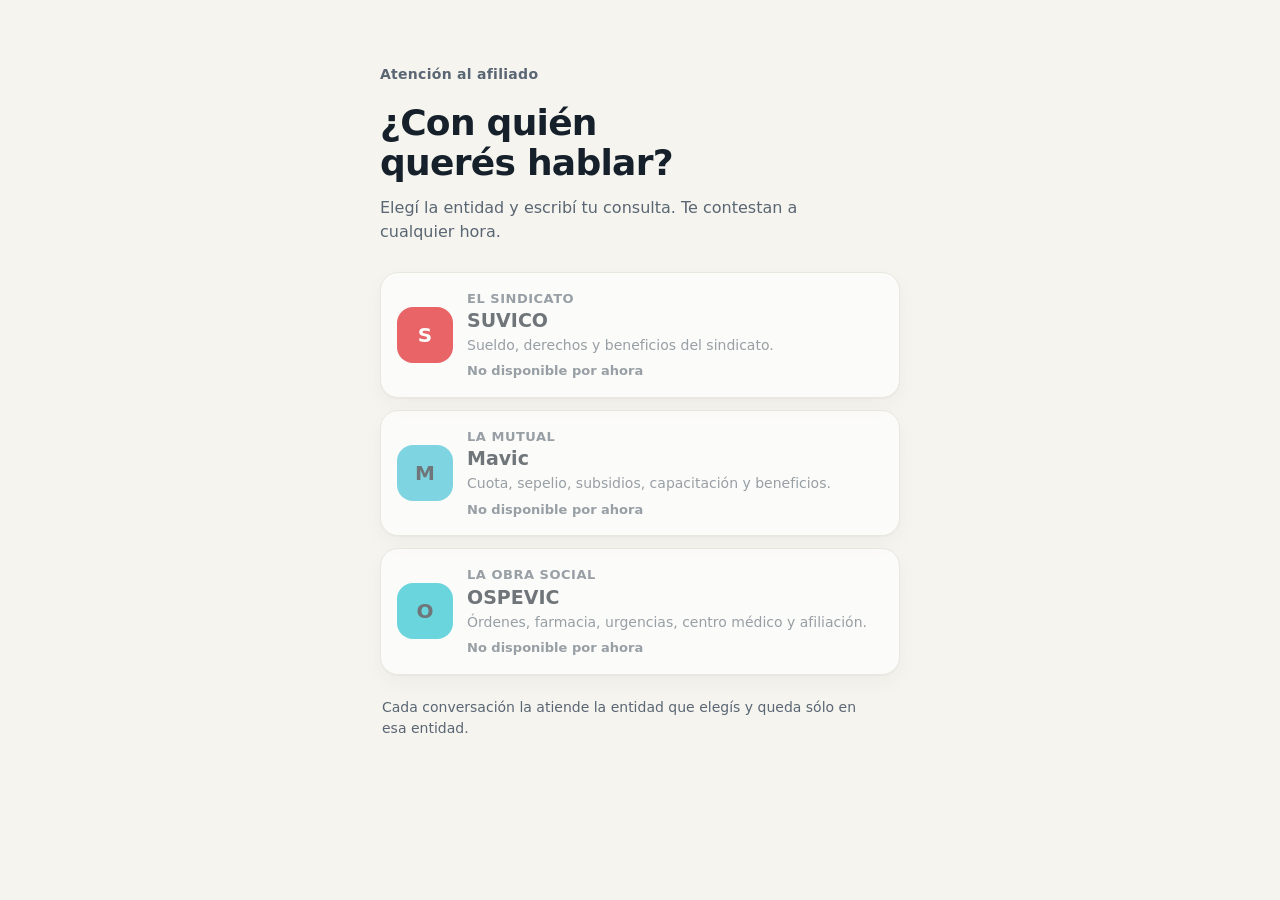
==== index.html @ bbeb3d1d "feat(webapp-grupo): web app del grupo, paso 1.1 — «¿Con quién querés hablar?» Carpeta nueva web_grup" ====
<!doctype html>
<html lang="es-AR">
<head>
  <meta charset="utf-8">
  <meta name="viewport" content="width=device-width,initial-scale=1,viewport-fit=cover">
  <meta name="robots" content="noindex">
  <meta name="theme-color" content="#16202b">
  <meta name="apple-mobile-web-app-capable" content="yes">
  <meta name="apple-mobile-web-app-status-bar-style" content="default">
  <title>Atención al afiliado</title>
  <link rel="manifest" href="manifest.webmanifest">
  <link rel="icon" href="icons/icon.svg" type="image/svg+xml">
  <link rel="apple-touch-icon" href="icons/icon-192.png">
  <link rel="stylesheet" href="app.css">
</head>
<body>
  <p id="sin-red" class="aviso-red" role="status" hidden>Sin conexión. Vas a poder escribir cuando vuelva.</p>

  <!-- INICIO: ¿con quién querés hablar? -->
  <main id="inicio" class="vista" hidden>
    <header class="cabecera">
      <p class="app-nombre" data-app-nombre></p>
      <h1>¿Con quién querés hablar?</h1>
      <p class="bajada">Elegí la entidad y escribí tu consulta. Te contestan a cualquier hora.</p>
    </header>

    <ul id="entidades" class="entidades"></ul>

    <p class="nota">Cada conversación la atiende la entidad que elegís y queda sólo en esa entidad.</p>
    <button id="instalar" class="boton-secundario" type="button" hidden>Instalar la app en el teléfono</button>
  </main>

  <!-- CHARLA: el chat de una entidad -->
  <main id="charla" class="vista" hidden>
    <nav class="barra">
      <a class="volver" href="./" aria-label="Volver a elegir entidad">
        <svg viewBox="0 0 24 24" width="20" height="20" aria-hidden="true"><path d="M15 5l-7 7 7 7" fill="none" stroke="currentColor" stroke-width="2.2" stroke-linecap="round" stroke-linejoin="round"/></svg>
        <span>Entidades</span>
      </a>
    </nav>

    <section class="ficha">
      <div id="charla-avatar" class="avatar avatar-grande" aria-hidden="true"></div>
      <p id="charla-que" class="que"></p>
      <h1 id="charla-titulo"></h1>
      <p id="charla-estado" class="bajada" role="status"></p>
      <div class="acciones">
        <button id="abrir-chat" class="boton" type="button" hidden>Abrir el chat</button>
        <button id="reintentar" class="boton" type="button" hidden>Reintentar</button>
        <a class="boton-secundario" href="./">Hablar con otra entidad</a>
      </div>
    </section>
  </main>

  <noscript><p class="nota" style="padding:24px">Esta app necesita JavaScript para abrir el chat.</p></noscript>

  <script src="entidades.js"></script>
  <script src="app.js"></script>
</body>
</html>
---- app.css ----
/* Web app del grupo. Mobile primero; sin tipografías ni recursos de afuera (tiene que abrir sin red). */
:root {
  color-scheme: light dark;
  --fondo: #f5f4ef;
  --tarjeta: #ffffff;
  --tinta: #16202b;
  --suave: #5a6673;
  --linea: #e1ded4;
  --foco: #1d4ed8;
  --aviso-fondo: #fff4d6;
  --aviso-tinta: #6b4a00;
  --sombra: 0 1px 2px rgba(22, 32, 43, .06), 0 8px 24px rgba(22, 32, 43, .06);
  /* el color de la entidad: lo pone app.js en cada tarjeta y en la vista del chat */
  --marca: #16202b;
  --marca-tinta: #ffffff;
}
@media (prefers-color-scheme: dark) {
  :root {
    --fondo: #0f141a;
    --tarjeta: #18202a;
    --tinta: #eef1f4;
    --suave: #a3adb8;
    --linea: #2a3542;
    --foco: #8ab4ff;
    --aviso-fondo: #3a2f10;
    --aviso-tinta: #ffe1a3;
    --sombra: none;
  }
}

* { box-sizing: border-box; }
html { -webkit-text-size-adjust: 100%; }
body {
  margin: 0;
  min-height: 100dvh;
  background: var(--fondo);
  color: var(--tinta);
  font: 16px/1.5 system-ui, -apple-system, "Segoe UI", Roboto, Helvetica, Arial, sans-serif;
  -webkit-font-smoothing: antialiased;
}
[hidden] { display: none !important; }
a { color: inherit; }
:focus-visible { outline: 3px solid var(--foco); outline-offset: 3px; border-radius: 10px; }

.vista {
  width: min(560px, 100%);
  margin: 0 auto;
  padding:
    calc(28px + env(safe-area-inset-top)) calc(20px + env(safe-area-inset-right))
    calc(32px + env(safe-area-inset-bottom)) calc(20px + env(safe-area-inset-left));
}

.aviso-red {
  margin: 0;
  padding: calc(10px + env(safe-area-inset-top)) 20px 10px;
  background: var(--aviso-fondo);
  color: var(--aviso-tinta);
  font-size: 14px;
  font-weight: 600;
  text-align: center;
}

/* ── Inicio ─────────────────────────────────────────────────────────────── */
.app-nombre {
  margin: 0 0 18px;
  color: var(--suave);
  font-size: 14px;
  font-weight: 700;
  letter-spacing: .02em;
}
h1 {
  margin: 0;
  font-size: clamp(28px, 7.2vw, 36px);
  line-height: 1.12;
  letter-spacing: -.02em;
  text-wrap: balance;
}
.bajada { margin: 12px 0 0; color: var(--suave); font-size: 16px; text-wrap: pretty; }

.entidades { list-style: none; margin: 28px 0 0; padding: 0; display: grid; gap: 12px; }
.entidad {
  display: grid;
  grid-template-columns: auto 1fr auto;
  align-items: center;
  gap: 14px;
  min-height: 92px;
  padding: 16px;
  background: var(--tarjeta);
  border: 1px solid var(--linea);
  border-radius: 18px;
  box-shadow: var(--sombra);
  color: inherit;
  text-decoration: none;
  transition: transform .12s ease, border-color .12s ease;
}
a.entidad:hover { border-color: var(--marca); }
a.entidad:active { transform: scale(.985); }
.entidad[aria-disabled="true"] { opacity: .6; }

.avatar {
  display: grid;
  place-items: center;
  width: 56px;
  height: 56px;
  flex: none;
  overflow: hidden;
  border-radius: 16px;
  background: var(--marca);
  color: var(--marca-tinta);
  font-size: 20px;
  font-weight: 800;
  letter-spacing: .01em;
}
.avatar img { width: 100%; height: 100%; object-fit: contain; background: #fff; padding: 4px; }
/* Con logo, el fondo es blanco (los logos vienen pensados para fondo claro) y lleva un borde fino
   para que no flote sobre la tarjeta, que también es blanca. */
.avatar:has(img) { background: #fff; border: 1px solid var(--linea); }
.avatar-grande { width: 76px; height: 76px; border-radius: 22px; font-size: 27px; }

.entidad-texto { min-width: 0; }
.que { margin: 0; color: var(--suave); font-size: 13px; font-weight: 700; letter-spacing: .04em; text-transform: uppercase; }
.entidad-nombre { margin: 1px 0 0; font-size: 19px; font-weight: 800; line-height: 1.25; }
.entidad-temas { margin: 3px 0 0; color: var(--suave); font-size: 14px; line-height: 1.4; }
.entidad-estado { margin: 6px 0 0; font-size: 13px; font-weight: 700; color: var(--tinta); }
.entidad-estado.no { color: var(--suave); font-weight: 600; }
.flecha { color: var(--suave); }

.nota { margin: 22px 2px 0; color: var(--suave); font-size: 14px; text-wrap: pretty; }

/* ── Botones ────────────────────────────────────────────────────────────── */
.boton, .boton-secundario {
  display: inline-flex;
  align-items: center;
  justify-content: center;
  min-height: 50px;
  padding: 12px 20px;
  border-radius: 14px;
  font: inherit;
  font-weight: 700;
  text-decoration: none;
  cursor: pointer;
}
.boton { border: 0; background: var(--marca); color: var(--marca-tinta); }
.boton-secundario { border: 1px solid var(--linea); background: transparent; color: var(--tinta); }
#instalar { width: 100%; margin-top: 18px; }

/* ── Charla ─────────────────────────────────────────────────────────────── */
.barra { display: flex; margin: -8px 0 28px -8px; }
.volver {
  display: inline-flex;
  align-items: center;
  gap: 4px;
  min-height: 44px;
  padding: 8px 12px 8px 6px;
  border-radius: 12px;
  color: var(--suave);
  font-size: 15px;
  font-weight: 700;
  text-decoration: none;
}
.ficha .que { margin-top: 20px; }
.ficha h1 { margin-top: 4px; }
.acciones { display: grid; gap: 10px; margin-top: 28px; }

@media (min-width: 700px) {
  .vista { padding-top: 64px; }
}
@media (prefers-reduced-motion: reduce) {
  .entidad { transition: none; }
}
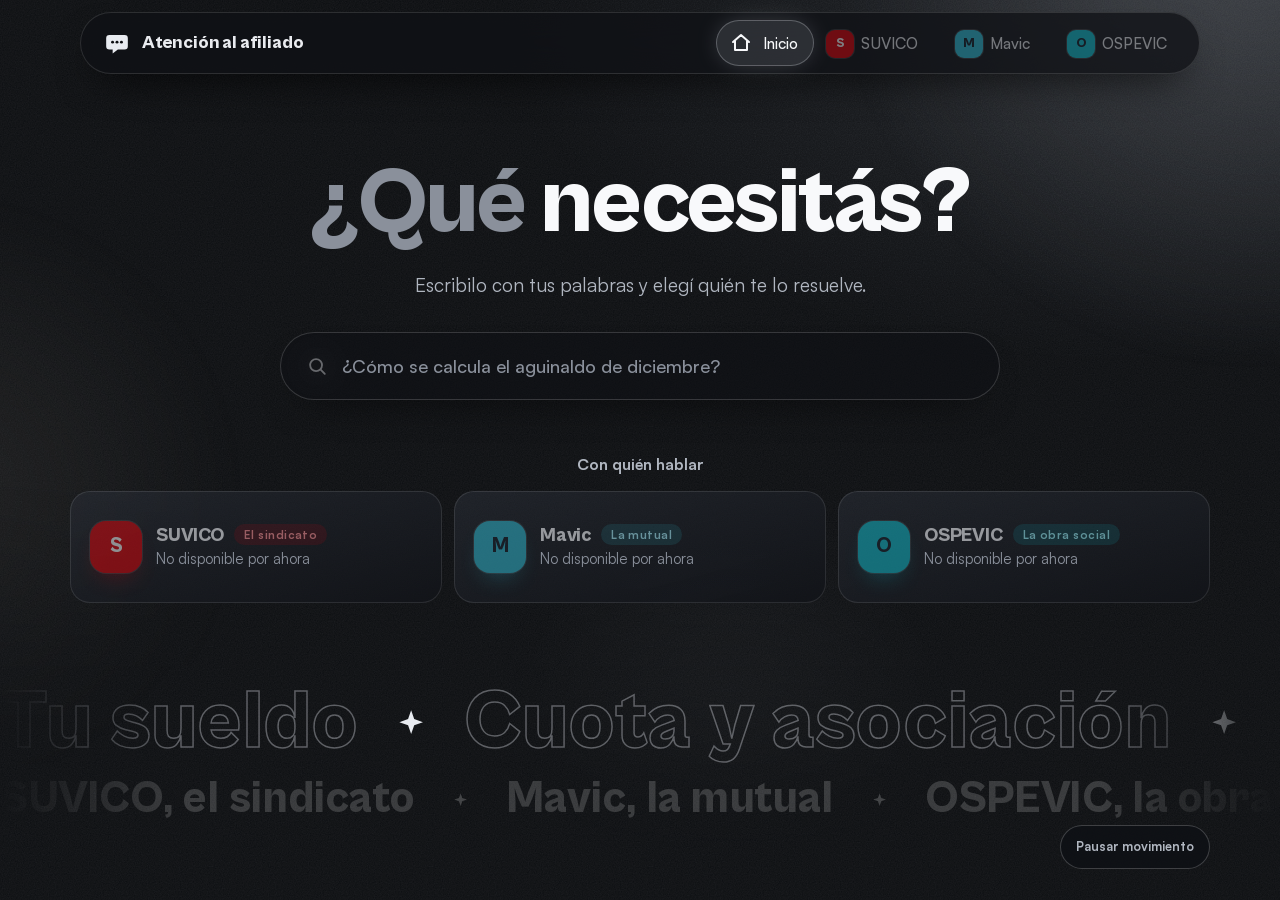
==== commit 72f8fa91: "chore: la app (era v5/) pasa a la raíz del repo - index.html, app.js y el resto de la app suben de v" ====
--- a/index.html
+++ b/index.html
@@ -4,57 +4,152 @@
   <meta charset="utf-8">
   <meta name="viewport" content="width=device-width,initial-scale=1,viewport-fit=cover">
   <meta name="robots" content="noindex">
-  <meta name="theme-color" content="#16202b">
+  <meta name="color-scheme" content="dark">
+  <meta name="theme-color" content="#0b0d10">
+  <meta name="mobile-web-app-capable" content="yes">
   <meta name="apple-mobile-web-app-capable" content="yes">
-  <meta name="apple-mobile-web-app-status-bar-style" content="default">
+  <meta name="apple-mobile-web-app-status-bar-style" content="black-translucent">
+  <meta name="apple-mobile-web-app-title" content="Afiliados">
   <title>Atención al afiliado</title>
   <link rel="manifest" href="manifest.webmanifest">
   <link rel="icon" href="icons/icon.svg" type="image/svg+xml">
   <link rel="apple-touch-icon" href="icons/icon-192.png">
+  <link rel="preload" href="fuentes/cabinet-grotesk-800.woff2" as="font" type="font/woff2" crossorigin>
+  <link rel="preload" href="fuentes/satoshi-500.woff2" as="font" type="font/woff2" crossorigin>
   <link rel="stylesheet" href="app.css">
 </head>
 <body>
-  <p id="sin-red" class="aviso-red" role="status" hidden>Sin conexión. Vas a poder escribir cuando vuelva.</p>
+  <!--
+    Versión 5, «neutra»: la versión 3 sin el color de ninguna entidad (grafito y luz blanca; el
+    color lo trae cada entidad en lo suyo). Mismas piezas: píldoras de vidrio, títulos que suben
+    palabra por palabra, cinta de texto.
+    Se ve una cosa por vez, también en pantalla grande: el inicio o un chat. Las pestañas hacen de
+    menú: abajo y flotando en el teléfono, arriba en la computadora.
+    Los atributos de #app le dicen al movimiento qué hacer (ver movimiento.js):
+      · class «estreno» y data-estreno: la entrada de la primera vez y cuánto dura;
+      · data-flecha: qué flecha dibuja app.js en las filas;
+      · data-luz: qué piezas llevan la luz que sigue al cursor.
+  -->
+  <div id="app" class="app estreno" data-vista="inicio" data-flecha="larga" data-estreno="2600" data-luz=".puertas .fila, .lista">
 
-  <!-- INICIO: ¿con quién querés hablar? -->
-  <main id="inicio" class="vista" hidden>
-    <header class="cabecera">
-      <p class="app-nombre" data-app-nombre></p>
-      <h1>¿Con quién querés hablar?</h1>
-      <p class="bajada">Elegí la entidad y escribí tu consulta. Te contestan a cualquier hora.</p>
-    </header>
+    <p id="sin-red" class="aviso-red" hidden>Sin conexión. Vas a poder escribir cuando vuelva.</p>
 
-    <ul id="entidades" class="entidades"></ul>
+    <div class="escena">
+      <aside id="inicio" class="inicio" aria-label="Inicio">
+        <div class="luces" aria-hidden="true"><i></i><i></i><i></i></div>
 
-    <p class="nota">Cada conversación la atiende la entidad que elegís y queda sólo en esa entidad.</p>
-    <button id="instalar" class="boton-secundario" type="button" hidden>Instalar la app en el teléfono</button>
-  </main>
+        <div class="ancho">
+          <header class="cabecera" data-avance>
+            <p class="kicker">
+              <svg viewBox="0 0 24 24" width="20" height="20" aria-hidden="true"><path fill="currentColor" d="M5 4.5h14a3 3 0 0 1 3 3V15a3 3 0 0 1-3 3h-6.2L8 21.6V18H5a3 3 0 0 1-3-3V7.5a3 3 0 0 1 3-3z"/><circle cx="7.9" cy="11.2" r="1.35" fill="#0b0d10"/><circle cx="12" cy="11.2" r="1.35" fill="#0b0d10"/><circle cx="16.1" cy="11.2" r="1.35" fill="#0b0d10"/></svg>
+              <span data-app-nombre></span>
+            </p>
+            <h1><span class="pal"><span>¿Qué</span></span> <span class="pal hl"><span>necesitás?</span></span></h1>
+            <p class="lead">Escribilo con tus palabras y elegí quién te lo resuelve.</p>
+          </header>
 
-  <!-- CHARLA: el chat de una entidad -->
-  <main id="charla" class="vista" hidden>
-    <nav class="barra">
-      <a class="volver" href="./" aria-label="Volver a elegir entidad">
-        <svg viewBox="0 0 24 24" width="20" height="20" aria-hidden="true"><path d="M15 5l-7 7 7 7" fill="none" stroke="currentColor" stroke-width="2.2" stroke-linecap="round" stroke-linejoin="round"/></svg>
-        <span>Entidades</span>
-      </a>
+          <form id="consulta" class="consulta" role="search" autocomplete="off">
+            <label for="consulta-campo" class="solo-lector">Escribí tu consulta</label>
+            <svg class="consulta-lupa" viewBox="0 0 24 24" width="22" height="22" aria-hidden="true"><circle cx="11" cy="11" r="6.5" fill="none" stroke="currentColor" stroke-width="2"/><path d="M16 16l4.5 4.5" fill="none" stroke="currentColor" stroke-width="2" stroke-linecap="round"/></svg>
+            <input id="consulta-campo" type="text" inputmode="text" enterkeyhint="search" maxlength="500" placeholder="Escribí tu consulta">
+            <span id="consulta-ejemplo" class="consulta-ejemplo" aria-hidden="true"></span>
+            <button id="consulta-borrar" class="consulta-borrar" type="button" aria-label="Borrar y volver al inicio" hidden>
+              <svg viewBox="0 0 24 24" width="18" height="18" aria-hidden="true"><path d="M6 6l12 12M18 6L6 18" fill="none" stroke="currentColor" stroke-width="2.2" stroke-linecap="round"/></svg>
+            </button>
+          </form>
+
+          <!-- Con algo escrito o un tema elegido: las preguntas que coinciden y a quién mandarle la consulta -->
+          <div id="resultados" class="resultados" hidden>
+            <section id="res-temas" hidden>
+              <h2 id="res-temas-rotulo" class="rotulo">Temas</h2>
+              <ul id="res-temas-lista" class="filas lista"></ul>
+            </section>
+            <section id="res-enviar" hidden>
+              <h2 id="res-enviar-rotulo" class="rotulo">Mandarle tu consulta a</h2>
+              <ul id="res-enviar-lista" class="filas puertas"></ul>
+              <p class="nota">Sólo viaja lo que escribiste acá. Nada de lo que hablaste con uno pasa a otro.</p>
+            </section>
+            <p id="res-corta" class="nota" hidden>Seguí escribiendo y elegí a quién mandársela.</p>
+          </div>
+
+          <!-- Sin nada escrito: las conversaciones y los temas -->
+          <div id="portada" class="portada">
+            <section class="tramo-puertas" aria-labelledby="conv-rotulo">
+              <h2 id="conv-rotulo" class="rotulo">Con quién hablar</h2>
+              <ul id="conversaciones" class="filas puertas"></ul>
+              <p id="conv-nota" class="nota chica" hidden>Te avisamos de las respuestas mientras tengas la app abierta. Con la app cerrada no podemos avisarte.</p>
+            </section>
+
+            <!-- La cinta es adorno: la arma movimiento.js con los temas de entidades.js -->
+            <div class="cinta-marco" data-revelar>
+              <div class="cinta" data-cinta aria-hidden="true"></div>
+              <button class="cinta-pausa" type="button" hidden>Pausar movimiento</button>
+            </div>
+
+            <div class="bento">
+              <section id="pedidos" class="tramo-pedidos" aria-labelledby="pedidos-rotulo" data-revelar hidden>
+                <h2 id="pedidos-rotulo" class="rotulo">Lo más pedido</h2>
+                <div id="pedidos-lista" class="temas-lista"></div>
+              </section>
+
+              <section id="situaciones" class="tramo-temas" aria-labelledby="situaciones-rotulo" data-revelar hidden>
+                <h2 id="situaciones-rotulo" class="rotulo">Por tema</h2>
+                <ul id="situaciones-lista" class="filas lista"></ul>
+              </section>
+
+              <p class="nota privada" data-revelar>
+                <svg viewBox="0 0 24 24" width="22" height="22" aria-hidden="true"><path d="M12 3l7 3v5.2c0 4.4-2.9 8.2-7 9.8-4.1-1.6-7-5.4-7-9.8V6l7-3z" fill="none" stroke="currentColor" stroke-width="2" stroke-linejoin="round"/><path d="M9 12l2.2 2.2L15.2 10" fill="none" stroke="currentColor" stroke-width="2" stroke-linecap="round" stroke-linejoin="round"/></svg>
+                <span>Lo que hablás con el sindicato, la mutual o la obra social queda sólo ahí: no se comparte entre ellos.</span>
+              </p>
+            </div>
+
+            <div id="instalar" class="caja destacada" hidden>
+              <p id="instalar-texto"></p>
+              <div class="caja-acciones">
+                <button id="instalar-ok" class="boton" type="button" hidden>Instalar</button>
+                <button id="instalar-no" class="boton-llano" type="button">Ahora no</button>
+              </div>
+            </div>
+
+            <div id="olvidar" class="olvidar" hidden>
+              <button id="olvidar-abrir" class="boton-llano" type="button">Borrar mis conversaciones de este dispositivo</button>
+              <div id="olvidar-caja" class="caja" hidden>
+                <p>Vas a dejar de ver tus conversaciones en este dispositivo. Lo que escribiste lo conservan el sindicato, la mutual y la obra social. Si estabas esperando una respuesta, no la vas a poder leer acá.</p>
+                <div class="caja-acciones">
+                  <button id="olvidar-ok" class="boton" type="button">Borrar</button>
+                  <button id="olvidar-no" class="boton-llano" type="button">Cancelar</button>
+                </div>
+              </div>
+            </div>
+          </div>
+        </div>
+      </aside>
+
+      <main id="contenido" class="charlas" aria-label="Conversación">
+        <div id="marcos" class="marcos"></div>
+      </main>
+    </div>
+
+    <!-- Las pestañas las arma app.js. La marca sólo se ve en pantalla grande, donde esto es el encabezado. -->
+    <nav id="pestanas" class="pestanas" aria-label="Secciones">
+      <span class="pestanas-marca" aria-hidden="true">
+        <svg viewBox="0 0 24 24" width="26" height="26"><path fill="currentColor" d="M5 4.5h14a3 3 0 0 1 3 3V15a3 3 0 0 1-3 3h-6.2L8 21.6V18H5a3 3 0 0 1-3-3V7.5a3 3 0 0 1 3-3z"/><circle cx="7.9" cy="11.2" r="1.35" fill="#0b0d10"/><circle cx="12" cy="11.2" r="1.35" fill="#0b0d10"/><circle cx="16.1" cy="11.2" r="1.35" fill="#0b0d10"/></svg>
+        <span data-app-nombre></span>
+      </span>
     </nav>
 
-    <section class="ficha">
-      <div id="charla-avatar" class="avatar avatar-grande" aria-hidden="true"></div>
-      <p id="charla-que" class="que"></p>
-      <h1 id="charla-titulo"></h1>
-      <p id="charla-estado" class="bajada" role="status"></p>
-      <div class="acciones">
-        <button id="abrir-chat" class="boton" type="button" hidden>Abrir el chat</button>
-        <button id="reintentar" class="boton" type="button" hidden>Reintentar</button>
-        <a class="boton-secundario" href="./">Hablar con otra entidad</a>
-      </div>
-    </section>
-  </main>
+    <!-- Avisos que aparecen arriba un momento: «te contestaron» (se toca para ir) y notas de la app.
+         Al lector de pantalla se le dicen por #anuncio, que está siempre presente. -->
+    <button id="novedad" class="globo" type="button" hidden></button>
+    <p id="nota-app" class="globo nota-app" hidden></p>
+    <p id="anuncio" class="solo-lector" role="status" aria-live="polite"></p>
+  </div>
 
-  <noscript><p class="nota" style="padding:24px">Esta app necesita JavaScript para abrir el chat.</p></noscript>
+  <noscript><p class="sin-js">Esta app necesita JavaScript para abrir los chats.</p></noscript>
 
   <script src="entidades.js"></script>
+  <script src="comun.js"></script>
   <script src="app.js"></script>
+  <script src="movimiento.js"></script>
 </body>
 </html>
--- a/app.css
+++ b/app.css
@@ -1,170 +1,762 @@
-/* Web app del grupo. Mobile primero; sin tipografías ni recursos de afuera (tiene que abrir sin red). */
+/*
+ * Web app del grupo, versión 5: «neutra». Teléfono primero.
+ *
+ * Es la versión 3 sin el color de nadie: la v3 tomaba el turquesa y el azul de noche del sitio de
+ * Mavic, y el inicio de una app de tres entidades no puede parecer de una. Acá la base es grafito
+ * y la luz es blanca; el único color de la pantalla es el de cada entidad, en lo que es suyo: su
+ * pieza, su etiqueta, su logo (--marca, que escribe app.js). El contenido, la forma (píldoras,
+ * vidrio, títulos en Cabinet Grotesk, texto en Satoshi) y el movimiento son los de la v3.
+ *
+ * Movimiento, con la misma curva del sitio (--ease): la entrada de la primera vez es CSS puro
+ * (.estreno); pasar de una vista a otra es una transición del navegador (::view-transition); lo
+ * demás (entrar al desplazar, la luz del cursor, la cinta) lo enciende movimiento.js. Todo se
+ * apaga con «menos movimiento», y sin JavaScript no queda nada oculto.
+ *
+ * Las tipografías van en la carpeta fuentes/ (sin pedirle nada a otro sitio: tiene que abrir sin
+ * red). Son de Fontshare, licencia ITF Free Font License: ver LEEME.md.
+ */
+@font-face { font-family: "Cabinet Grotesk"; src: url("fuentes/cabinet-grotesk-800.woff2") format("woff2"); font-weight: 800; font-style: normal; font-display: swap; }
+@font-face { font-family: "Satoshi"; src: url("fuentes/satoshi-400.woff2") format("woff2"); font-weight: 400; font-style: normal; font-display: swap; }
+@font-face { font-family: "Satoshi"; src: url("fuentes/satoshi-500.woff2") format("woff2"); font-weight: 500; font-style: normal; font-display: swap; }
+@font-face { font-family: "Satoshi"; src: url("fuentes/satoshi-700.woff2") format("woff2"); font-weight: 700; font-style: normal; font-display: swap; }
+
 :root {
-  color-scheme: light dark;
-  --fondo: #f5f4ef;
-  --tarjeta: #ffffff;
-  --tinta: #16202b;
-  --suave: #5a6673;
-  --linea: #e1ded4;
-  --foco: #1d4ed8;
-  --aviso-fondo: #fff4d6;
-  --aviso-tinta: #6b4a00;
-  --sombra: 0 1px 2px rgba(22, 32, 43, .06), 0 8px 24px rgba(22, 32, 43, .06);
-  /* el color de la entidad: lo pone app.js en cada tarjeta y en la vista del chat */
-  --marca: #16202b;
-  --marca-tinta: #ffffff;
-}
-@media (prefers-color-scheme: dark) {
-  :root {
-    --fondo: #0f141a;
-    --tarjeta: #18202a;
-    --tinta: #eef1f4;
-    --suave: #a3adb8;
-    --linea: #2a3542;
-    --foco: #8ab4ff;
-    --aviso-fondo: #3a2f10;
-    --aviso-tinta: #ffe1a3;
-    --sombra: none;
-  }
+  color-scheme: dark;
+  --acento: #e8ebf0;        /* la luz: sin color, para que el color sea el de cada entidad */
+  --acento-luz: #f8f9fb;
+  --acento-hondo: #c3c8d1;
+  --noche: #0b0d10;         /* el fondo: grafito */
+  --ink: #14171c;
+  --ink-2: #1b1f25;
+  --ink-3: #2a2f38;
+  --texto: #e9ebef;
+  --texto-2: #b0b6c0;       /* 9,5:1 sobre el fondo */
+  --texto-3: #8a909b;       /* 6:1 */
+  --linea: rgba(255, 255, 255, .1);
+  --linea-2: rgba(255, 255, 255, .2);
+  --vidrio: rgba(24, 27, 33, .66);
+  --papel: #f1f2f5;         /* lo claro: el chat, que es una ventana encendida */
+  --aviso-fondo: #ffe9a3;
+  --aviso-tinta: #4a3700;
+  --tarjeta: linear-gradient(165deg, rgba(46, 51, 61, .5), rgba(18, 20, 25, .86));
+
+  /* el color de una entidad: lo pone app.js en cada pieza que la representa */
+  --marca: var(--acento);
+  --marca-tinta: var(--noche);
+
+  --display: "Cabinet Grotesk", "Satoshi", system-ui, sans-serif;
+  --cuerpo: "Satoshi", system-ui, -apple-system, "Segoe UI", Roboto, sans-serif;
+  --r-xl: 28px; --r-lg: 20px; --r: 14px; --r-sm: 10px;
+  --ease: cubic-bezier(.2, .7, .1, 1);
+  --borde: 18px;            /* el aire a los costados */
+  --barra: 64px;            /* alto de las pestañas flotantes del teléfono */
+  --z-pestanas: 10;
+  --z-globo: 20;
 }
 
 * { box-sizing: border-box; }
-html { -webkit-text-size-adjust: 100%; }
+html { -webkit-text-size-adjust: 100%; background: var(--noche); }
+html, body { height: 100%; margin: 0; overflow: hidden; }
 body {
-  margin: 0;
-  min-height: 100dvh;
-  background: var(--fondo);
-  color: var(--tinta);
-  font: 16px/1.5 system-ui, -apple-system, "Segoe UI", Roboto, Helvetica, Arial, sans-serif;
+  background: var(--noche);
+  color: var(--texto);
+  font: 400 1.0625rem/1.55 var(--cuerpo);
   -webkit-font-smoothing: antialiased;
+  -webkit-tap-highlight-color: transparent;
 }
 [hidden] { display: none !important; }
-a { color: inherit; }
-:focus-visible { outline: 3px solid var(--foco); outline-offset: 3px; border-radius: 10px; }
-
-.vista {
-  width: min(560px, 100%);
-  margin: 0 auto;
-  padding:
-    calc(28px + env(safe-area-inset-top)) calc(20px + env(safe-area-inset-right))
-    calc(32px + env(safe-area-inset-bottom)) calc(20px + env(safe-area-inset-left));
-}
-
+a { color: inherit; text-decoration: none; }
+button { font: inherit; color: inherit; }
+h1, h2, p, ul { margin: 0; }
+ul { padding: 0; list-style: none; }
+:focus-visible { outline: 3px solid var(--acento-luz); outline-offset: 3px; border-radius: 10px; }
+::selection { background: var(--acento); color: var(--noche); }
+.solo-lector { position: absolute; width: 1px; height: 1px; margin: -1px; overflow: hidden; clip-path: inset(50%); white-space: nowrap; }
+.sin-js { padding: 24px; color: var(--texto-2); }
+
+/* ── El armazón ────────────────────────────────────────────────────────────────────────────────
+   Ocupa exactamente lo que se ve. «--alto» lo escribe app.js cuando se abre el teclado del
+   teléfono, así el chat sube con el teclado en vez de quedar tapado.
+   El fondo: grano fino, un resplandor claro arriba a la derecha y el grafito. */
+.app {
+  position: fixed;
+  top: 0;
+  left: 0;
+  width: 100%;
+  height: 100vh;
+  height: var(--alto, 100dvh);
+  display: grid;
+  grid-template-columns: minmax(0, 1fr);
+  grid-template-rows: auto minmax(0, 1fr);
+  background:
+    url("data:image/svg+xml,%3Csvg xmlns='http://www.w3.org/2000/svg' width='220' height='220'%3E%3Cfilter id='n'%3E%3CfeTurbulence type='fractalNoise' baseFrequency='.85' numOctaves='2' stitchTiles='stitch'/%3E%3CfeColorMatrix values='0 0 0 0 1 0 0 0 0 1 0 0 0 0 1 0 0 0 .07 0'/%3E%3C/filter%3E%3Crect width='100%25' height='100%25' filter='url(%23n)'/%3E%3C/svg%3E"),
+    radial-gradient(70% 520px at 88% 0, rgba(206, 213, 226, .11), transparent 70%) no-repeat,
+    var(--noche);
+}
 .aviso-red {
-  margin: 0;
-  padding: calc(10px + env(safe-area-inset-top)) 20px 10px;
+  grid-row: 1;
+  position: relative;
+  z-index: 2;
+  padding: calc(8px + env(safe-area-inset-top)) 16px 8px;
   background: var(--aviso-fondo);
   color: var(--aviso-tinta);
-  font-size: 14px;
-  font-weight: 600;
+  font-size: .92rem;
+  font-weight: 700;
   text-align: center;
 }
-
-/* ── Inicio ─────────────────────────────────────────────────────────────── */
-.app-nombre {
-  margin: 0 0 18px;
-  color: var(--suave);
-  font-size: 14px;
-  font-weight: 700;
-  letter-spacing: .02em;
-}
+/* La escena: el inicio y los chats ocupan el mismo lugar y se ve uno. Tiene nombre para la
+   transición de una vista a otra. */
+.escena { grid-row: 2; position: relative; min-height: 0; view-transition-name: escena; }
+.inicio, .charlas { position: absolute; inset: 0; }
+.app:not([data-vista="inicio"]) .inicio { visibility: hidden; }
+.app[data-vista="inicio"] .charlas { visibility: hidden; }
+
+/* ── Inicio ───────────────────────────────────────────────────────────────────────────────── */
+.inicio {
+  overflow: hidden auto;
+  overscroll-behavior: contain;
+  scrollbar-width: thin;
+  scrollbar-color: var(--ink-3) transparent;
+  padding-top: calc(26px + env(safe-area-inset-top));
+}
+.aviso-red:not([hidden]) ~ .escena .inicio { padding-top: 22px; }
+.ancho {
+  position: relative;
+  z-index: 1;
+  width: 100%;
+  max-width: 1196px;
+  margin-inline: auto;
+  padding-inline: max(var(--borde), env(safe-area-inset-left)) max(var(--borde), env(safe-area-inset-right));
+  padding-bottom: calc(var(--barra) + 48px + env(safe-area-inset-bottom));
+}
+/* El suelo: lo que pasa por debajo de las pestañas flotantes se apaga antes de llegar a ellas.
+   Va pegado al borde de abajo de lo que se ve y no ocupa lugar (el margen negativo lo descuenta). */
+.inicio::after {
+  content: "";
+  position: sticky; bottom: 0; z-index: 2;
+  display: block;
+  height: calc(var(--barra) + 36px + env(safe-area-inset-bottom));
+  margin-top: calc(-1 * (var(--barra) + 36px + env(safe-area-inset-bottom)));
+  background: linear-gradient(180deg, rgba(11, 13, 16, 0), rgba(11, 13, 16, .95) 64%);
+  pointer-events: none;
+}
+.app.teclado .inicio::after { display: none; }
+
+/* Las luces: tres resplandores que derivan despacio detrás del encabezado. Ninguno tiene el color
+   de una entidad: dos son fríos y uno apenas cálido, para que el fondo tenga hondura sin teñirse. */
+.luces {
+  position: absolute;
+  top: 0; left: 0; right: 0;
+  height: 860px;
+  overflow: hidden;
+  pointer-events: none;
+  transform: translateY(calc(var(--avance, 0) * 56px));
+  -webkit-mask-image: linear-gradient(#000 55%, transparent);
+  mask-image: linear-gradient(#000 55%, transparent);
+}
+.luces i { position: absolute; border-radius: 50%; will-change: transform; }
+.luces i:nth-child(1) { width: 92vmax; height: 92vmax; right: -44vmax; top: -50vmax; background: radial-gradient(closest-side, rgba(206, 213, 226, .17), transparent 72%); animation: deriva-a 22s ease-in-out infinite alternate; }
+.luces i:nth-child(2) { width: 70vmax; height: 70vmax; left: -40vmax; top: 4vmax; background: radial-gradient(closest-side, rgba(236, 224, 206, .08), transparent 70%); animation: deriva-b 28s ease-in-out infinite alternate; }
+.luces i:nth-child(3) { width: 54vmax; height: 54vmax; left: 30%; top: 30vmax; background: radial-gradient(closest-side, rgba(236, 240, 248, .07), transparent 70%); animation: deriva-c 19s ease-in-out infinite alternate; }
+@keyframes deriva-a { to { transform: translate3d(-9vmax, 7vmax, 0) scale(1.12); } }
+@keyframes deriva-b { to { transform: translate3d(10vmax, -6vmax, 0) scale(1.18); } }
+@keyframes deriva-c { to { transform: translate3d(-12vmax, -5vmax, 0) scale(.86); } }
+/* Lo que no se ve no se mueve: con un chat a la vista, el inicio queda quieto. */
+.app:not([data-vista="inicio"]) .luces i,
+.app.adorno-quieto .luces i,
+.app:not([data-vista="inicio"]) .cinta.corre .cinta-pista { animation-play-state: paused; }
+
+.cabecera {
+  display: grid;
+  justify-items: start;
+  gap: 14px;
+  transform: translateY(calc(var(--avance, 0) * -26px));
+  opacity: calc(1 - var(--avance, 0));
+}
+.kicker {
+  display: inline-flex; align-items: center; gap: 10px;
+  color: var(--texto-2);
+  font-size: .78rem; font-weight: 700; letter-spacing: .16em; text-transform: uppercase;
+}
+.kicker svg { flex: none; }
 h1 {
-  margin: 0;
-  font-size: clamp(28px, 7.2vw, 36px);
-  line-height: 1.12;
-  letter-spacing: -.02em;
+  font: 800 clamp(2.6rem, 11.4vw, 4.2rem)/.98 var(--display);
+  letter-spacing: -.025em;
   text-wrap: balance;
 }
-.bajada { margin: 12px 0 0; color: var(--suave); font-size: 16px; text-wrap: pretty; }
-
-.entidades { list-style: none; margin: 28px 0 0; padding: 0; display: grid; gap: 12px; }
-.entidad {
+/* Cada palabra del título sube desde atrás de una máscara. La que va resaltada se enciende
+   (el resplandor) recién cuando terminó de subir: mientras tiene la máscara, se lo cortaría. */
+.pal { display: inline-block; vertical-align: top; padding: .12em 0 .16em; margin: -.12em 0 -.16em; }
+.pal > span { display: inline-block; color: var(--texto-3); }      /* sin color, el resalte es de luz: una palabra apagada y la otra encendida */
+.pal.hl > span { color: var(--acento-luz); text-shadow: 0 0 48px rgba(206, 213, 226, .28); transition: text-shadow 1.4s ease; }
+.estreno .pal { overflow: hidden; }
+.estreno .pal > span { animation: sube 1s var(--ease) both; }
+.estreno .pal:nth-child(2) > span { animation-delay: .09s; }
+.estreno .pal.hl > span { text-shadow: 0 0 0 rgba(206, 213, 226, 0); }
+.lead { max-width: 34ch; color: var(--texto-2); font-size: 1.08rem; line-height: 1.45; text-wrap: pretty; }
+@keyframes sube { from { transform: translateY(115%); } to { transform: none; } }
+@keyframes entra { from { opacity: 0; transform: translateY(24px); } to { opacity: 1; transform: none; } }
+/* La entrada de la primera vez: título, bajada, campo y las tres puertas, escalonados. */
+.estreno .kicker { animation: entra .9s var(--ease) both; }
+.estreno .lead { animation: entra 1s var(--ease) .32s both; }
+.estreno .consulta { animation: entra 1s var(--ease) .46s both; }
+.estreno .tramo-puertas .rotulo { animation: entra .9s var(--ease) .56s both; }
+.estreno .puertas > li { animation: entra .9s var(--ease) both; animation-delay: calc(.62s + var(--i, 0) * .09s); }
+.estreno .cinta-marco { animation: entra 1s var(--ease) .98s both; }
+/* Escribiendo, lo que importa es lo que aparece debajo del campo: el encabezado se corre. */
+.app.teclado .cabecera, .app.buscando .cabecera { display: none; }
+
+/* El campo: una píldora de vidrio, como el encabezado del sitio. */
+.consulta { position: relative; margin-top: 22px; }
+.consulta input {
+  width: 100%;
+  min-height: 62px;
+  padding: 0 60px 0 56px;
+  border: 0;
+  border-radius: 999px;
+  background: rgba(15, 17, 21, .62);
+  -webkit-backdrop-filter: saturate(1.5) blur(18px);
+  backdrop-filter: saturate(1.5) blur(18px);
+  box-shadow: inset 0 0 0 1px rgba(255, 255, 255, .16), 0 18px 40px -24px rgba(0, 0, 0, .8);
+  color: var(--texto);
+  font: 500 1.0625rem/1.2 var(--cuerpo);
+  transition: box-shadow .35s var(--ease), background-color .25s;
+}
+.consulta input::placeholder { color: var(--texto-3); opacity: 1; }
+.consulta input:focus-visible {
+  outline: 0;
+  border-radius: 999px;
+  background: rgba(15, 17, 21, .82);
+  box-shadow: inset 0 0 0 1.5px var(--acento), 0 0 0 4px rgba(206, 213, 226, .14), 0 18px 44px -18px rgba(206, 213, 226, .26);
+}
+.consulta-lupa { position: absolute; left: 22px; top: 20px; color: var(--acento-luz); pointer-events: none; }
+.consulta-borrar {
+  position: absolute; right: 9px; top: 9px;
+  display: grid; place-items: center;
+  width: 44px; height: 44px;
+  border: 0; border-radius: 50%;
+  background: rgba(255, 255, 255, .09); color: var(--texto);
+  cursor: pointer;
+  transition: background-color .25s, transform .3s var(--ease);
+}
+.consulta-borrar:active { transform: scale(.92); }
+/* Los ejemplos que van pasando por el campo vacío (los pone app.js). */
+.consulta-ejemplo {
+  position: absolute; left: 56px; right: 22px; top: 0;
+  display: flex; align-items: center;
+  height: 62px;
+  overflow: hidden;
+  color: var(--texto-3);
+  font-size: .98rem; font-weight: 500; line-height: 1.22;
+  pointer-events: none;
+}
+.consulta:has(.consulta-borrar:not([hidden])) .consulta-ejemplo { right: 60px; }
+.consulta-ejemplo > span { min-width: 0; display: -webkit-box; -webkit-box-orient: vertical; -webkit-line-clamp: 2; line-clamp: 2; overflow: hidden; animation: ejemplo .7s var(--ease) both; }
+.consulta.con-texto .consulta-ejemplo { display: none; }
+@keyframes ejemplo { from { opacity: 0; transform: translateY(16px); } to { opacity: 1; transform: none; } }
+
+/* Lo que aparece al escribir (y el inicio al volver de ahí) entra de una vez, sin escalonar:
+   las filas se rehacen con cada letra. */
+.resultados, .portada { animation: entra .55s var(--ease) both; }
+/* Durante el estreno dura cero (no «none»): al sacar la clase, cambiar la duración de una animación
+   ya terminada no la arranca de nuevo; cambiarle el nombre, sí. */
+.estreno .portada { animation-duration: 0s; }
+
+.rotulo { margin: 36px 0 14px; font: 800 1.45rem/1.05 var(--display); letter-spacing: -.02em; text-wrap: balance; }
+.nota { margin-top: 22px; max-width: 62ch; color: var(--texto-3); font-size: .92rem; text-wrap: pretty; }
+.nota.chica { margin-top: 12px; font-size: .84rem; }
+.nota.privada { display: flex; align-items: flex-start; gap: 12px; margin-top: 30px; }
+.nota.privada svg { flex: none; margin-top: 1px; color: var(--acento-luz); }
+
+/* ── Las filas ────────────────────────────────────────────────────────────────────────────────
+   Dos presentaciones de lo mismo:
+     .puertas  cada fila es una pieza suelta (las entidades): se enciende con el color de la suya;
+     .lista    las filas van juntas en una tarjeta, separadas por renglones (temas y preguntas). */
+.filas { display: grid; gap: 10px; }
+.fila {
+  position: relative;
+  isolation: isolate;
   display: grid;
-  grid-template-columns: auto 1fr auto;
+  grid-template-columns: auto minmax(0, 1fr) auto;
   align-items: center;
   gap: 14px;
-  min-height: 92px;
+  width: 100%;
+  min-height: 84px;
   padding: 16px;
+  overflow: hidden;
+  border: 0;
+  border-radius: var(--r-lg);
   background: var(--tarjeta);
-  border: 1px solid var(--linea);
-  border-radius: 18px;
-  box-shadow: var(--sombra);
-  color: inherit;
-  text-decoration: none;
-  transition: transform .12s ease, border-color .12s ease;
-}
-a.entidad:hover { border-color: var(--marca); }
-a.entidad:active { transform: scale(.985); }
-.entidad[aria-disabled="true"] { opacity: .6; }
+  box-shadow: inset 0 0 0 1px var(--linea-2);
+  color: var(--texto);
+  font: inherit;
+  text-align: left;
+  cursor: pointer;
+  transition: transform .5s var(--ease), box-shadow .3s, background-color .3s;
+}
+/* La luz de la pieza: quieta en una esquina y, con mouse, siguiendo al cursor (--mx y --my). */
+.fila::before, .lista::before {
+  content: "";
+  position: absolute; inset: 0; z-index: -1;
+  background: radial-gradient(340px circle at var(--mx, 0%) var(--my, 0%), rgba(206, 213, 226, .14), transparent 62%);
+  opacity: 0;
+  transition: opacity .5s;
+  pointer-events: none;
+}
+@supports (color: color-mix(in srgb, red 50%, transparent)) {
+  .fila::before { background: radial-gradient(340px circle at var(--mx, 0%) var(--my, 0%), color-mix(in srgb, var(--marca) 32%, transparent), transparent 62%); }
+}
+.puertas .fila::before { opacity: .6; }
+.fila:active { transform: scale(.985); transition-duration: .12s; }
+@media (hover: hover) {
+  .puertas .fila:hover { transform: translateY(-4px); box-shadow: inset 0 0 0 1px var(--marca), 0 26px 46px -30px var(--marca); }
+  .fila:hover::before, .lista:hover::before { opacity: 1; }
+  .fila:hover .fila-flecha { transform: translateX(5px); color: var(--acento-luz); }
+}
+.fila[aria-disabled="true"] { cursor: default; transform: none; box-shadow: inset 0 0 0 1px var(--linea); }
+.fila[aria-disabled="true"] > .avatar, .fila[aria-disabled="true"] > .fila-meta { opacity: .5; }
+.fila[aria-disabled="true"] .fila-nombre { opacity: .6; }
+.fila[aria-disabled="true"] .fila-previa { color: var(--texto-3); }      /* el motivo se tiene que poder leer */
+.fila[aria-disabled="true"]::before { opacity: 0; }
+.fila-texto { display: grid; gap: 3px; min-width: 0; }
+.fila-nombre { display: flex; flex-wrap: wrap; align-items: center; gap: 4px 10px; font: 800 1.2rem/1.15 var(--display); letter-spacing: -.01em; transition: color .25s; }
+/* «El sindicato», «Te atiende Ana»: una etiqueta, como las del sitio. */
+.fila-que {
+  max-width: 100%; overflow: hidden;
+  padding: 5px 10px;
+  border-radius: 999px;
+  background: rgba(236, 240, 248, .12);
+  color: var(--acento-luz);
+  font: 700 .72rem/1 var(--cuerpo); letter-spacing: .04em;
+  text-overflow: ellipsis; white-space: nowrap;
+}
+/* En las tres puertas la etiqueta toma el color de su entidad (el --marca de la fila). */
+@supports (color: color-mix(in srgb, red 50%, white)) {
+  .puertas .fila-que { background: color-mix(in srgb, var(--marca) 20%, transparent); color: color-mix(in srgb, var(--marca) 46%, #f8f9fb); }
+}
+.fila-previa {
+  color: var(--texto-2);
+  font-size: .93rem;
+  line-height: 1.4;
+  display: -webkit-box; -webkit-box-orient: vertical; -webkit-line-clamp: 2; line-clamp: 2; overflow: hidden;
+}
+.puertas .fila-previa { -webkit-line-clamp: 3; line-clamp: 3; }
+.fila.con-novedad { box-shadow: inset 0 0 0 1px var(--acento-luz); }
+.fila.con-novedad .fila-previa { color: var(--texto); font-weight: 700; }
+.fila-meta { display: grid; justify-items: end; gap: 6px; color: var(--texto-3); font-size: .8rem; white-space: nowrap; }
+.fila-flecha { display: grid; color: var(--texto-3); transition: transform .35s var(--ease), color .25s; }
+
+.lista {
+  position: relative;
+  isolation: isolate;
+  gap: 0;
+  padding: 6px;
+  overflow: hidden;
+  border-radius: var(--r-xl);
+  background: var(--tarjeta);
+  box-shadow: inset 0 0 0 1px var(--linea);
+}
+.lista::before { background: radial-gradient(420px circle at var(--mx, 50%) var(--my, 0%), rgba(206, 213, 226, .1), transparent 62%); }
+.lista > li + li { border-top: 1px solid var(--linea); }
+.lista .fila { min-height: 68px; padding: 14px 12px; overflow: visible; border-radius: var(--r); background: none; box-shadow: none; isolation: auto; }
+.lista .fila::before { content: none; }
+.lista .fila:focus-visible { outline-offset: -3px; }
+.lista .fila:active { background: rgba(236, 240, 248, .12); transform: none; }
+@media (hover: hover) {
+  .lista .fila:hover { background: rgba(236, 240, 248, .08); }
+  .lista .fila:hover .fila-nombre { color: var(--acento-luz); }
+  .lista .fila:hover .fila-ic { background: var(--acento); color: var(--noche); transform: rotate(-6deg) scale(1.06); }
+}
+/* Una pregunta (del buscador o de un tema) y un tema del inicio. */
+.fila-pregunta { grid-template-columns: minmax(0, 1fr) auto; }
+.fila-pregunta .fila-nombre { display: block; font: 700 1.02rem/1.35 var(--cuerpo); letter-spacing: 0; }
+.fila-situacion .fila-nombre { display: block; }
+.fila-pregunta .fila-previa, .fila-situacion .fila-previa { display: flex; align-items: center; gap: 8px; }
+.fila-ic {
+  display: grid; place-items: center;
+  width: 46px; height: 46px; flex: none;
+  border-radius: var(--r);
+  background: rgba(236, 240, 248, .1);
+  color: var(--acento-luz);
+  transition: background-color .3s, color .3s, transform .5s var(--ease);
+}
 
 .avatar {
-  display: grid;
-  place-items: center;
-  width: 56px;
-  height: 56px;
-  flex: none;
+  display: grid; place-items: center;
+  width: 52px; height: 52px; flex: none;
   overflow: hidden;
   border-radius: 16px;
   background: var(--marca);
   color: var(--marca-tinta);
-  font-size: 20px;
-  font-weight: 800;
-  letter-spacing: .01em;
-}
-.avatar img { width: 100%; height: 100%; object-fit: contain; background: #fff; padding: 4px; }
-/* Con logo, el fondo es blanco (los logos vienen pensados para fondo claro) y lleva un borde fino
-   para que no flote sobre la tarjeta, que también es blanca. */
-.avatar:has(img) { background: #fff; border: 1px solid var(--linea); }
-.avatar-grande { width: 76px; height: 76px; border-radius: 22px; font-size: 27px; }
-
-.entidad-texto { min-width: 0; }
-.que { margin: 0; color: var(--suave); font-size: 13px; font-weight: 700; letter-spacing: .04em; text-transform: uppercase; }
-.entidad-nombre { margin: 1px 0 0; font-size: 19px; font-weight: 800; line-height: 1.25; }
-.entidad-temas { margin: 3px 0 0; color: var(--suave); font-size: 14px; line-height: 1.4; }
-.entidad-estado { margin: 6px 0 0; font-size: 13px; font-weight: 700; color: var(--tinta); }
-.entidad-estado.no { color: var(--suave); font-weight: 600; }
-.flecha { color: var(--suave); }
-
-.nota { margin: 22px 2px 0; color: var(--suave); font-size: 14px; text-wrap: pretty; }
-
-/* ── Botones ────────────────────────────────────────────────────────────── */
-.boton, .boton-secundario {
-  display: inline-flex;
-  align-items: center;
-  justify-content: center;
-  min-height: 50px;
-  padding: 12px 20px;
-  border-radius: 14px;
-  font: inherit;
+  font: 800 1.3rem/1 var(--display);
+  box-shadow: 0 0 0 1px rgba(255, 255, 255, .14), 0 12px 26px -14px var(--marca);
+}
+/* Con logo el fondo es claro (los logos vienen pensados para eso). */
+.avatar img { width: 100%; height: 100%; object-fit: contain; padding: 5px; background: #fdfefe; }
+.avatar.con-logo { background: #fdfefe; }
+.avatar.chico { width: 28px; height: 28px; border-radius: 9px; font-size: .85rem; box-shadow: 0 0 0 1px rgba(255, 255, 255, .16); }
+.avatar.chico img { padding: 2px; }
+.avatar.minimo { width: 24px; height: 24px; border-radius: 8px; font-size: .7rem; box-shadow: none; }
+.avatar.minimo img { padding: 2px; }
+
+/* «Hay algo nuevo»: un punto de luz que late. Sin número a propósito (el chat parte una respuesta
+   larga en varias burbujas, y contar burbujas diría «3» por una sola respuesta). */
+.punto { position: relative; display: block; width: 12px; height: 12px; border-radius: 50%; background: var(--acento-luz); box-shadow: 0 0 14px rgba(236, 240, 248, .55); }
+.punto::after { content: ""; position: absolute; inset: 0; border-radius: 50%; box-shadow: 0 0 0 2px var(--acento-luz); animation: pulso 2.2s ease-out infinite; }
+@keyframes pulso { 0% { opacity: .9; transform: scale(1); } 80%, 100% { opacity: 0; transform: scale(2.6); } }
+
+/* ── La cinta de texto (adorno) ───────────────────────────────────────────────────────────── */
+.cinta-marco { position: relative; margin: 30px calc(var(--borde) * -1) 0; padding-bottom: 56px; }
+.cinta {
+  display: grid; gap: 4px;
+  overflow: hidden;
+  padding-block: 14px;
+  -webkit-mask-image: linear-gradient(90deg, transparent, #000 14%, #000 86%, transparent);
+  mask-image: linear-gradient(90deg, transparent, #000 14%, #000 86%, transparent);
+}
+.cinta:empty { display: none; }
+.cinta-pista { display: flex; width: max-content; }
+.cinta.corre .cinta-pista { animation: corre 70s linear infinite; }
+.cinta.corre .cinta-fila.inversa .cinta-pista { animation-direction: reverse; animation-duration: 90s; }
+.cinta.pausada .cinta-pista { animation-play-state: paused; }
+.cinta-grupo {
+  display: flex; align-items: center;
+  gap: clamp(16px, 3vw, 40px);
+  padding-right: clamp(16px, 3vw, 40px);
+  font: 800 clamp(2.2rem, 9.4vw, 5.2rem)/1.05 var(--display);
+  letter-spacing: .012em;
+  white-space: nowrap;
+}
+.cinta-grupo span { color: transparent; -webkit-text-stroke: 1.5px rgba(236, 240, 248, .34); }
+.cinta-fila.inversa .cinta-grupo { font-size: clamp(1.3rem, 5vw, 2.8rem); }
+.cinta-fila.inversa .cinta-grupo span { color: rgba(255, 255, 255, .17); -webkit-text-stroke: 0; }
+.cinta-sep { flex: none; width: .34em; height: .34em; color: var(--acento); }
+.cinta-fila.inversa .cinta-sep { color: rgba(255, 255, 255, .2); }
+@keyframes corre { to { transform: translateX(-50%); } }
+.cinta-pausa {
+  position: absolute; right: var(--borde); bottom: 0;
+  min-height: 44px;
+  padding: 0 16px;
+  border: 0; border-radius: 999px;
+  background: rgba(15, 17, 21, .86);
+  box-shadow: inset 0 0 0 1px var(--linea-2);
+  color: var(--texto-2);
+  font-size: .8rem; font-weight: 700;
+  cursor: pointer;
+  transition: color .25s, box-shadow .25s;
+}
+@media (hover: hover) { .cinta-pausa:hover { color: var(--texto); box-shadow: inset 0 0 0 1px var(--acento); } }
+
+/* ── Lo más pedido: los botones de arranque que cada entidad ya tiene en su chat ──────────── */
+/* Un renglón por entidad, que en el teléfono se desliza de costado (el borde derecho se apaga
+   para avisar que sigue). En pantalla grande los renglones se juntan: ver más abajo. */
+.temas-lista { display: grid; gap: 10px; }
+.temas-fila {
+  display: flex; gap: 10px;
+  margin: -6px calc(var(--borde) * -1);
+  padding: 6px var(--borde);
+  overflow-x: auto;
+  overscroll-behavior-x: contain;
+  scroll-snap-type: x proximity;
+  scroll-padding-inline: var(--borde);
+  scrollbar-width: none;
+  -webkit-mask-image: linear-gradient(90deg, transparent, #000 var(--borde), #000 calc(100% - 40px), transparent);
+  mask-image: linear-gradient(90deg, transparent, #000 var(--borde), #000 calc(100% - 40px), transparent);
+}
+.temas-fila::-webkit-scrollbar { display: none; }
+.tema {
+  flex: none;
+  scroll-snap-align: start;
+  white-space: nowrap;
+  display: inline-flex; align-items: center; gap: 10px;
+  min-height: 46px;
+  padding: 10px 18px 10px 11px;
+  border: 0; border-radius: 999px;
+  background: rgba(24, 27, 33, .5);
+  box-shadow: inset 0 0 0 1px var(--linea-2);
+  color: var(--texto);
+  font: 700 .95rem/1.25 var(--cuerpo);
+  text-align: left;
+  cursor: pointer;
+  transition: background-color .3s, color .3s, transform .4s var(--ease), box-shadow .3s;
+}
+.tema:active { transform: scale(.96); background: var(--acento); color: var(--noche); transition-duration: .12s; }
+@media (hover: hover) { .tema:hover { background: var(--acento); color: var(--noche); transform: translateY(-3px); box-shadow: 0 14px 34px -14px rgba(206, 213, 226, .28); } }
+.enviada { padding: 5px 10px; border-radius: 999px; background: rgba(236, 240, 248, .12); color: var(--acento-luz); font-size: .76rem; font-weight: 700; }
+
+/* ── Cajas del inicio: instalar (un bloque claro, lo único encendido del pie) y borrar ── */
+.caja { margin-top: 26px; padding: 22px; border-radius: var(--r-lg); background: var(--vidrio); box-shadow: inset 0 0 0 1px var(--linea); }
+.caja p { color: var(--texto-2); font-size: .98rem; text-wrap: pretty; }
+.caja-acciones { display: flex; flex-wrap: wrap; gap: 10px; margin-top: 16px; }
+.caja.destacada { padding: 26px 24px; border-radius: var(--r-xl); background: var(--acento); box-shadow: none; color: var(--noche); }
+.caja.destacada p { max-width: 24ch; color: var(--noche); font: 800 1.5rem/1.05 var(--display); letter-spacing: -.02em; text-wrap: balance; }
+.caja.destacada .boton { background: var(--noche); color: var(--texto); }
+.caja.destacada .boton-llano { color: var(--noche); box-shadow: inset 0 0 0 1.5px rgba(11, 13, 16, .55); }
+.olvidar { margin-top: 18px; }
+.olvidar > .boton-llano { min-height: 44px; padding-inline: 0; box-shadow: none; color: var(--texto-3); font-weight: 500; text-align: left; text-decoration: underline; text-underline-offset: 4px; }
+.olvidar .caja { margin-top: 8px; }
+.boton, .boton-llano {
+  display: inline-flex; align-items: center; justify-content: center; gap: 10px;
+  min-height: 48px; padding: 0 24px;
+  border: 0; border-radius: 999px;
+  font: 700 .98rem/1.2 var(--cuerpo);
+  cursor: pointer;
+  transition: transform .3s var(--ease), background-color .25s, color .25s, box-shadow .35s var(--ease);
+}
+.boton { background: var(--acento); color: var(--noche); }
+.boton-llano { background: transparent; color: var(--texto); box-shadow: inset 0 0 0 1.5px var(--linea-2); }
+.boton:active, .boton-llano:active { transform: translateY(1px) scale(.98); }
+@media (hover: hover) {
+  .boton:hover { transform: translateY(-2px); background: var(--acento-luz); box-shadow: 0 14px 40px -12px rgba(206, 213, 226, .3); }
+  .caja.destacada .boton:hover { background: var(--ink-3); box-shadow: 0 14px 34px -14px rgba(11, 13, 16, .7); }
+  .boton-llano:hover { background: rgba(236, 240, 248, .12); }
+}
+
+/* ── Los chats ────────────────────────────────────────────────────────────────────────────────
+   El chat de la plataforma es claro: acá es una ventana encendida en la noche, con sus esquinas
+   y su aire. Todos los marcos tienen siempre el tamaño completo aunque no se vean (así el chat de
+   adentro sigue funcionando); se ve uno solo. */
+.marcos {
+  position: absolute;
+  top: calc(8px + env(safe-area-inset-top));
+  right: calc(8px + env(safe-area-inset-right));
+  bottom: calc(var(--barra) + 20px + env(safe-area-inset-bottom));
+  left: calc(8px + env(safe-area-inset-left));
+  overflow: hidden;
+  border-radius: 22px;
+  background: var(--papel);
+  box-shadow: 0 0 0 1px var(--linea-2), 0 30px 60px -30px #000;
+}
+.marco { position: absolute; inset: 0; width: 100%; height: 100%; border: 0; visibility: hidden; background: var(--papel); }
+.marco.activo { visibility: visible; }
+/* Con el teclado abierto el chat ocupa todo lo que queda: ahí el lugar vale más que el marco. */
+.app.teclado .marcos { top: env(safe-area-inset-top); right: 0; bottom: 0; left: 0; width: auto; translate: none; border-radius: 0; box-shadow: none; }
+
+/* ── Pestañas: una píldora de vidrio que flota (abajo en el teléfono) ─────────────────────── */
+.pestanas {
+  position: absolute;
+  z-index: var(--z-pestanas);
+  left: 50%;
+  bottom: calc(10px + env(safe-area-inset-bottom));
+  translate: -50% 0;
+  display: flex;
+  width: min(calc(100% - 24px), 460px);
+  padding: 6px;
+  border-radius: 999px;
+  background: rgba(15, 17, 21, .74);
+  -webkit-backdrop-filter: saturate(1.5) blur(18px);
+  backdrop-filter: saturate(1.5) blur(18px);
+  box-shadow: inset 0 0 0 1px rgba(255, 255, 255, .12), 0 18px 40px -18px rgba(0, 0, 0, .9);
+  view-transition-name: pestanas;
+}
+/* Con el teclado abierto las pestañas se van: ese lugar es de la conversación. */
+.app.teclado .pestanas { display: none; }
+.pestanas-marca { display: none; }
+.pestana {
+  position: relative;
+  z-index: 1;
+  flex: 1 1 0;
+  min-width: 0;
+  display: grid;
+  justify-items: center;
+  align-content: center;
+  gap: 2px;
+  min-height: 52px;
+  padding: 5px 2px 4px;
+  border-radius: 999px;
+  color: var(--texto-2);
+  font-size: .72rem;
   font-weight: 700;
-  text-decoration: none;
+  line-height: 1.1;
   cursor: pointer;
-}
-.boton { border: 0; background: var(--marca); color: var(--marca-tinta); }
-.boton-secundario { border: 1px solid var(--linea); background: transparent; color: var(--tinta); }
-#instalar { width: 100%; margin-top: 18px; }
-
-/* ── Charla ─────────────────────────────────────────────────────────────── */
-.barra { display: flex; margin: -8px 0 28px -8px; }
-.volver {
-  display: inline-flex;
-  align-items: center;
-  gap: 4px;
-  min-height: 44px;
-  padding: 8px 12px 8px 6px;
-  border-radius: 12px;
-  color: var(--suave);
-  font-size: 15px;
-  font-weight: 700;
-  text-decoration: none;
-}
-.ficha .que { margin-top: 20px; }
-.ficha h1 { margin-top: 4px; }
-.acciones { display: grid; gap: 10px; margin-top: 28px; }
-
-@media (min-width: 700px) {
-  .vista { padding-top: 64px; }
-}
+  transition: color .3s;
+}
+.pestana .nombre { max-width: 100%; overflow: hidden; text-overflow: ellipsis; white-space: nowrap; }
+.pestana[aria-current="page"] { color: var(--acento-luz); }
+.pestana[aria-disabled="true"] { opacity: .45; cursor: default; }
+.pestana .icono { display: grid; place-items: center; width: 28px; height: 28px; transition: transform .5s var(--ease); }
+.pestana:active .icono { transform: scale(.88); }
+.pestana .punto { position: absolute; top: 5px; left: 50%; margin-left: 9px; box-shadow: 0 0 0 2px #0f1115, 0 0 14px rgba(236, 240, 248, .55); }
+.pestana:focus-visible { outline-offset: -2px; border-radius: 999px; }
+/* La luz que marca la pestaña elegida: app.js le dice dónde va y se desliza. */
+.pestanas-luz {
+  position: absolute;
+  z-index: 0;
+  top: 0; left: 0;
+  width: var(--luz-w, 0);
+  height: var(--luz-h, 0);
+  border-radius: 999px;
+  background: rgba(236, 240, 248, .12);
+  box-shadow: inset 0 0 0 1px rgba(236, 240, 248, .26), 0 0 26px -6px rgba(206, 213, 226, .3);
+  opacity: 0;
+  transform: translate(var(--luz-x, 0), var(--luz-y, 0));
+  pointer-events: none;
+  view-transition-name: luz;
+}
+.pestanas.con-luz .pestanas-luz { opacity: 1; }
+.pestanas.asentada .pestanas-luz { transition: transform .55s var(--ease), width .55s var(--ease), opacity .3s; }
+
+/* ── Avisos que aparecen arriba un momento ────────────────────────────────────────────────── */
+.globo {
+  position: absolute;
+  z-index: var(--z-globo);
+  top: calc(12px + env(safe-area-inset-top));
+  left: 50%;
+  translate: -50% 0;
+  width: max-content;
+  max-width: min(92%, 460px);
+  display: flex; align-items: center; gap: 10px;
+  min-height: 52px; margin: 0; padding: 8px 22px 8px 8px;
+  border: 0; border-radius: 999px;
+  background: var(--acento); color: var(--noche);
+  box-shadow: 0 18px 44px -14px rgba(206, 213, 226, .3), 0 12px 30px -12px rgba(0, 0, 0, .8);
+  font: 700 .98rem/1.3 var(--cuerpo); text-align: left;
+  cursor: pointer;
+  animation: globo-entra .6s var(--ease) both;
+}
+.globo::after { content: ""; position: absolute; inset: 0; border-radius: inherit; box-shadow: 0 0 0 2px var(--acento-luz); animation: anillo 2.2s ease-out .5s 2 both; pointer-events: none; }
+.globo .avatar { box-shadow: none; }
+.globo.nota-app {
+  padding: 13px 20px;
+  border-radius: var(--r-lg);
+  background: rgba(15, 17, 21, .94);
+  box-shadow: inset 0 0 0 1px var(--linea-2), 0 20px 50px -20px #000;
+  color: var(--texto);
+  font-weight: 500;
+  cursor: default;
+}
+.globo.nota-app::after { content: none; }
+@keyframes globo-entra { from { opacity: 0; transform: translateY(-22px) scale(.96); } to { opacity: 1; transform: none; } }
+@keyframes anillo { 0% { opacity: 0; transform: scale(1); } 12% { opacity: .9; } 80%, 100% { opacity: 0; transform: scale(1.12, 1.5); } }
+
+/* ── Entrar al desplazar (lo enciende movimiento.js) ──────────────────────────────────────── */
+.espera { opacity: 0; transform: translateY(40px); }
+.espera.visto { opacity: 1; transform: none; transition: opacity .9s var(--ease), transform .9s var(--ease); transition-delay: var(--demora, 0ms); }
+
+/* ── Pasar de una vista a otra ────────────────────────────────────────────────────────────────
+   Lo que cambia es la escena; las pestañas quedan en su lugar y su luz se desliza sola.
+   «data-ir» (lo pone app.js) dice hacia dónde: entrar a un chat, volver al inicio, o al chat de
+   la derecha o de la izquierda. Donde el navegador no tiene transiciones, el chat entra solo. */
+::view-transition-group(escena) { animation-duration: .5s; }
+::view-transition-old(escena) { mix-blend-mode: normal; animation: vt-sale .26s var(--ease) both; }
+::view-transition-new(escena) { mix-blend-mode: normal; animation: vt-entra .56s var(--ease) both; }
+html[data-ir="volver"]::view-transition-old(escena) { animation-name: vt-sale-abajo; }
+html[data-ir="volver"]::view-transition-new(escena) { animation-name: vt-entra-arriba; }
+html[data-ir="der"]::view-transition-old(escena) { animation-name: vt-sale-izq; }
+html[data-ir="der"]::view-transition-new(escena) { animation-name: vt-entra-der; }
+html[data-ir="izq"]::view-transition-old(escena) { animation-name: vt-sale-der; }
+html[data-ir="izq"]::view-transition-new(escena) { animation-name: vt-entra-izq; }
+::view-transition-group(luz) { animation-duration: .55s; animation-timing-function: var(--ease); }
+::view-transition-group(pestanas) { animation-duration: .3s; }
+@keyframes vt-sale { to { opacity: 0; transform: translateY(-14px) scale(.985); } }
+@keyframes vt-entra { from { opacity: 0; transform: translateY(40px) scale(.985); } }
+@keyframes vt-sale-abajo { to { opacity: 0; transform: translateY(30px) scale(.985); } }
+@keyframes vt-entra-arriba { from { opacity: 0; transform: translateY(-18px); } }
+@keyframes vt-sale-izq { to { opacity: 0; transform: translateX(-34px); } }
+@keyframes vt-entra-der { from { opacity: 0; transform: translateX(44px); } }
+@keyframes vt-sale-der { to { opacity: 0; transform: translateX(34px); } }
+@keyframes vt-entra-izq { from { opacity: 0; transform: translateX(-44px); } }
+html:not(.con-vt) .marco.activo { animation: entra .5s var(--ease) both; }
+
+/* ── Pantalla grande ──────────────────────────────────────────────────────────────────────────
+   Las pestañas pasan arriba y son el encabezado (la píldora del sitio, con la marca a la
+   izquierda). El inicio se abre: título centrado, las tres puertas en fila y, abajo, dos tarjetas. */
+@media (min-width: 900px) {
+  :root { --borde: 28px; }
+  .pestanas {
+    top: calc(12px + env(safe-area-inset-top)); bottom: auto;
+    align-items: center; gap: 2px;
+    width: min(calc(100% - 40px), 1120px);
+    padding: 8px 8px 8px 24px;
+  }
+  .aviso-red:not([hidden]) ~ .pestanas { top: 52px; }      /* debajo del aviso de «sin conexión», no encima */
+  .pestanas-marca { display: inline-flex; align-items: center; gap: 12px; margin-right: auto; color: var(--acento); font: 800 1.14rem/1 var(--display); letter-spacing: -.01em; }
+  .pestanas-marca span { color: var(--texto); }
+  .pestana {
+    flex: none;
+    display: flex; align-items: center; gap: 9px;
+    min-height: 46px;
+    padding: 0 16px 0 10px;
+    color: var(--texto);
+    font-size: .96rem; font-weight: 500;
+  }
+  .pestana:first-of-type { padding-left: 12px; }
+  .pestana .icono { width: 26px; height: 26px; }
+  .pestana .punto { position: relative; top: auto; left: auto; margin: 0 0 0 2px; }
+  @media (hover: hover) { .pestana:not([aria-current="page"]):not([aria-disabled="true"]):hover { color: var(--acento-luz); } }
+
+  .inicio { padding-top: calc(108px + env(safe-area-inset-top)); }
+  .inicio::after { display: none; }
+  .ancho { padding-bottom: 72px; }
+  .aviso-red:not([hidden]) ~ .escena .inicio { padding-top: 108px; }
+  .cabecera { justify-items: center; gap: 22px; padding-top: clamp(10px, 5.5vh, 64px); text-align: center; }
+  .cabecera .kicker { display: none; }      /* la marca ya está en el encabezado */
+  h1 { font-size: clamp(3.6rem, 7.4vw, 6.2rem); }
+  .lead { max-width: 52ch; font-size: clamp(1.1rem, 1.5vw, 1.3rem); }
+  .app.teclado .cabecera, .app.buscando .cabecera { display: grid; }
+  .consulta { max-width: 720px; margin: 32px auto 0; }
+  .consulta input { min-height: 68px; padding-left: 62px; font-size: 1.14rem; }
+  .consulta-lupa { left: 26px; top: 23px; }
+  .consulta-borrar { right: 12px; top: 12px; }
+  .consulta-ejemplo { left: 62px; height: 68px; font-size: 1.14rem; }
+  .resultados { max-width: 860px; margin-inline: auto; }
+
+  .tramo-puertas { margin-top: clamp(30px, 6vh, 68px); }
+  .tramo-puertas .rotulo { margin: 0 0 16px; color: var(--texto-2); font: 700 .98rem/1.3 var(--cuerpo); letter-spacing: 0; text-align: center; }
+  #conversaciones { grid-template-columns: repeat(3, minmax(0, 1fr)); gap: 12px; }
+  #conversaciones .fila { min-height: 112px; padding: 20px; }
+  .tramo-puertas .nota { text-align: center; margin-inline: auto; }
+
+  .cinta-marco { margin: clamp(34px, 6vh, 64px) calc(50% - 50vw) 0; }
+  .cinta-marco { padding-bottom: 24px; }
+  .cinta { gap: 10px; padding-block: 22px; }
+  .cinta-pausa { right: max(var(--borde), calc(50vw - 570px)); }
+
+  /* Dos tarjetas sin huecos: «Lo más pedido» y, debajo, la nota de privacidad, hacen juntas el
+     alto de «Por tema». */
+  .bento { display: grid; grid-template-columns: repeat(12, minmax(0, 1fr)); grid-template-rows: auto 1fr; gap: 16px; margin-top: clamp(24px, 4vh, 44px); }
+  .tramo-pedidos { grid-column: 1 / span 7; grid-row: 1; }
+  .tramo-temas { grid-column: 8 / span 5; grid-row: 1 / span 2; }
+  .bento .nota.privada {
+    grid-column: 1 / span 7; grid-row: 2;
+    align-items: center; gap: 16px;
+    max-width: none; margin: 0; padding: 22px 28px;
+    border-radius: var(--r-xl);
+    background: rgba(236, 240, 248, .07);
+    box-shadow: inset 0 0 0 1px var(--linea);
+    color: var(--texto-2); font-size: 1rem;
+  }
+  #pedidos[hidden] + .tramo-temas { grid-column: 1 / -1; grid-row: 1; }
+  #pedidos[hidden] ~ .nota.privada { grid-column: 1 / -1; }
+  .temas-lista { display: flex; flex-wrap: wrap; gap: 10px; }
+  .temas-fila { display: contents; }
+  .tema { white-space: normal; }
+  .tramo-pedidos, .tramo-temas { padding: 30px 28px 28px; border-radius: var(--r-xl); background: var(--tarjeta); box-shadow: inset 0 0 0 1px var(--linea); }
+  .tramo-pedidos .rotulo, .tramo-temas .rotulo { margin: 0 0 20px; font-size: clamp(1.7rem, 2.6vw, 2.2rem); }
+  .tramo-temas { padding-inline: 16px; padding-bottom: 12px; }
+  .tramo-temas .rotulo { padding-inline: 12px; }
+  .tramo-temas .lista { padding: 0; overflow: visible; border-radius: 0; background: none; box-shadow: none; }
+  .tramo-temas .lista::before { content: none; }
+  .caja, .olvidar { max-width: 720px; margin-inline: auto; }
+  .olvidar { text-align: center; }
+  .olvidar .caja { text-align: left; }
+
+  .marcos {
+    top: calc(84px + env(safe-area-inset-top)); bottom: 18px;
+    left: 50%; right: auto;
+    width: min(calc(100% - 40px), 1120px);
+    translate: -50% 0;
+    border-radius: var(--r-xl);
+  }
+  .globo { top: calc(92px + env(safe-area-inset-top)); }
+}
+
 @media (prefers-reduced-motion: reduce) {
-  .entidad { transition: none; }
-}
+  *, *::before, *::after { animation: none !important; transition: none !important; }
+  ::view-transition-group(*), ::view-transition-old(*), ::view-transition-new(*) { animation: none !important; }
+  .espera { opacity: 1; transform: none; }
+  .cabecera, .luces { transform: none; opacity: 1; }
+}
+
+/* Las tarjetas de las entidades miden todas lo mismo aunque una tenga un renglón más de texto. */
+#conversaciones > li { display: grid; }
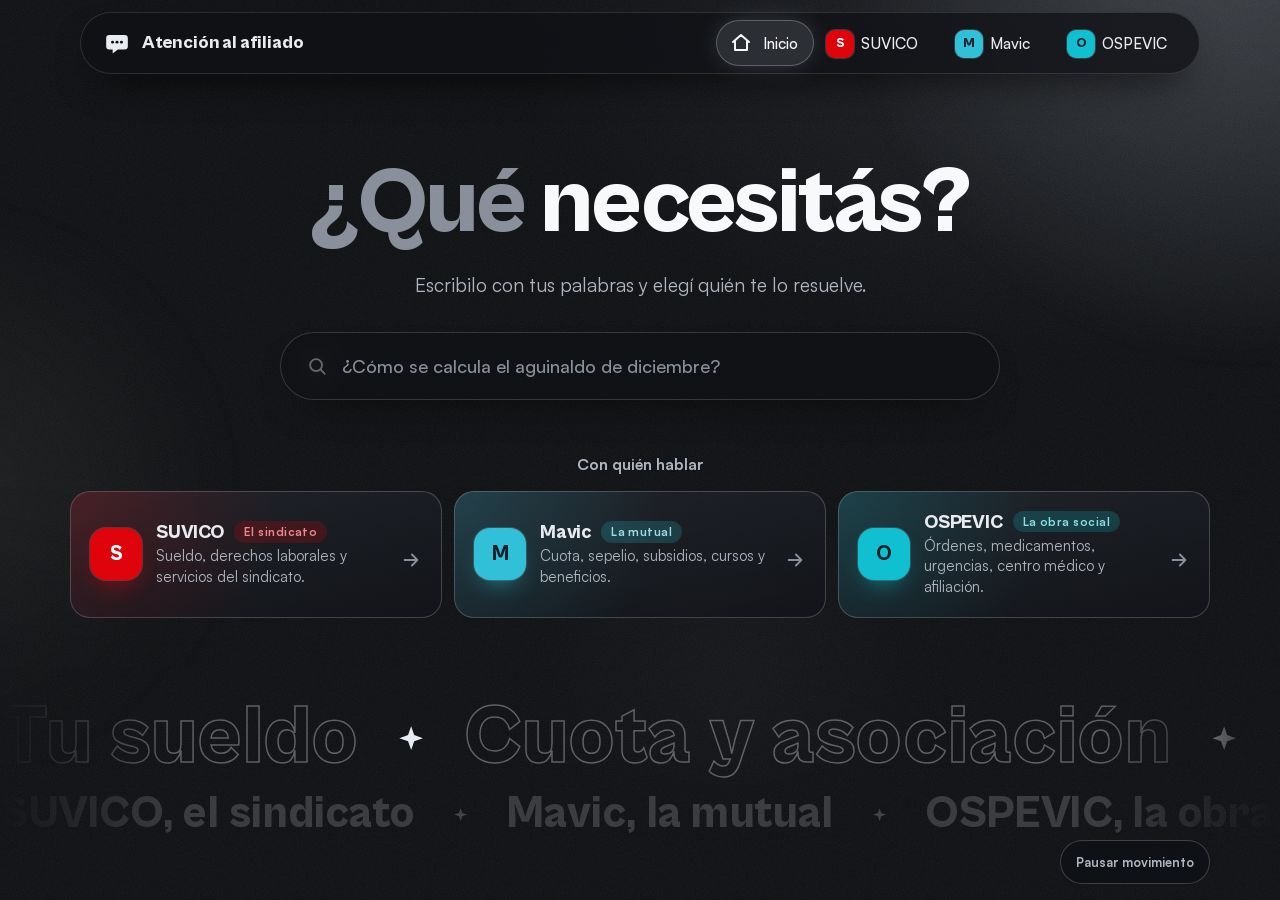
==== commit 3d8843e0: "feat: título, descripción e imagen para compartir el enlace - index.html: descripción y datos de vis" ====
--- a/index.html
+++ b/index.html
@@ -11,6 +11,28 @@
   <meta name="apple-mobile-web-app-status-bar-style" content="black-translucent">
   <meta name="apple-mobile-web-app-title" content="Afiliados">
   <title>Atención al afiliado</title>
+  <meta name="description" content="El chat de SUVICO, Mavic y OSPEVIC en un solo lugar. Escribí tu consulta y elegí quién te la resuelve: el sindicato, la mutual o la obra social.">
+  <!--
+    Lo que se ve al compartir el enlace (WhatsApp, redes): título, descripción e imagen.
+    Quien arma esa vista previa necesita direcciones COMPLETAS: si la app cambia de dominio, hay
+    que cambiar las dos de acá abajo (og:url y og:image). La imagen se genera con
+    herramientas/compartir.js. Esto no tiene que ver con aparecer en Google (ver «robots» arriba).
+  -->
+  <meta property="og:type" content="website">
+  <meta property="og:locale" content="es_AR">
+  <meta property="og:site_name" content="Atención al afiliado">
+  <meta property="og:title" content="Atención al afiliado · SUVICO, Mavic y OSPEVIC">
+  <meta property="og:description" content="El chat de SUVICO, Mavic y OSPEVIC en un solo lugar. Escribí tu consulta y elegí quién te la resuelve: el sindicato, la mutual o la obra social.">
+  <meta property="og:url" content="https://web.temacy.com/suvico-app/">
+  <meta property="og:image" content="https://web.temacy.com/suvico-app/icons/compartir.png">
+  <meta property="og:image:type" content="image/png">
+  <meta property="og:image:width" content="1200">
+  <meta property="og:image:height" content="630">
+  <meta property="og:image:alt" content="¿Qué necesitás? El chat de SUVICO (el sindicato), Mavic (la mutual) y OSPEVIC (la obra social).">
+  <meta name="twitter:card" content="summary_large_image">
+  <meta name="twitter:title" content="Atención al afiliado · SUVICO, Mavic y OSPEVIC">
+  <meta name="twitter:description" content="El chat de SUVICO, Mavic y OSPEVIC en un solo lugar. Escribí tu consulta y elegí quién te la resuelve.">
+  <meta name="twitter:image" content="https://web.temacy.com/suvico-app/icons/compartir.png">
   <link rel="manifest" href="manifest.webmanifest">
   <link rel="icon" href="icons/icon.svg" type="image/svg+xml">
   <link rel="apple-touch-icon" href="icons/icon-192.png">
